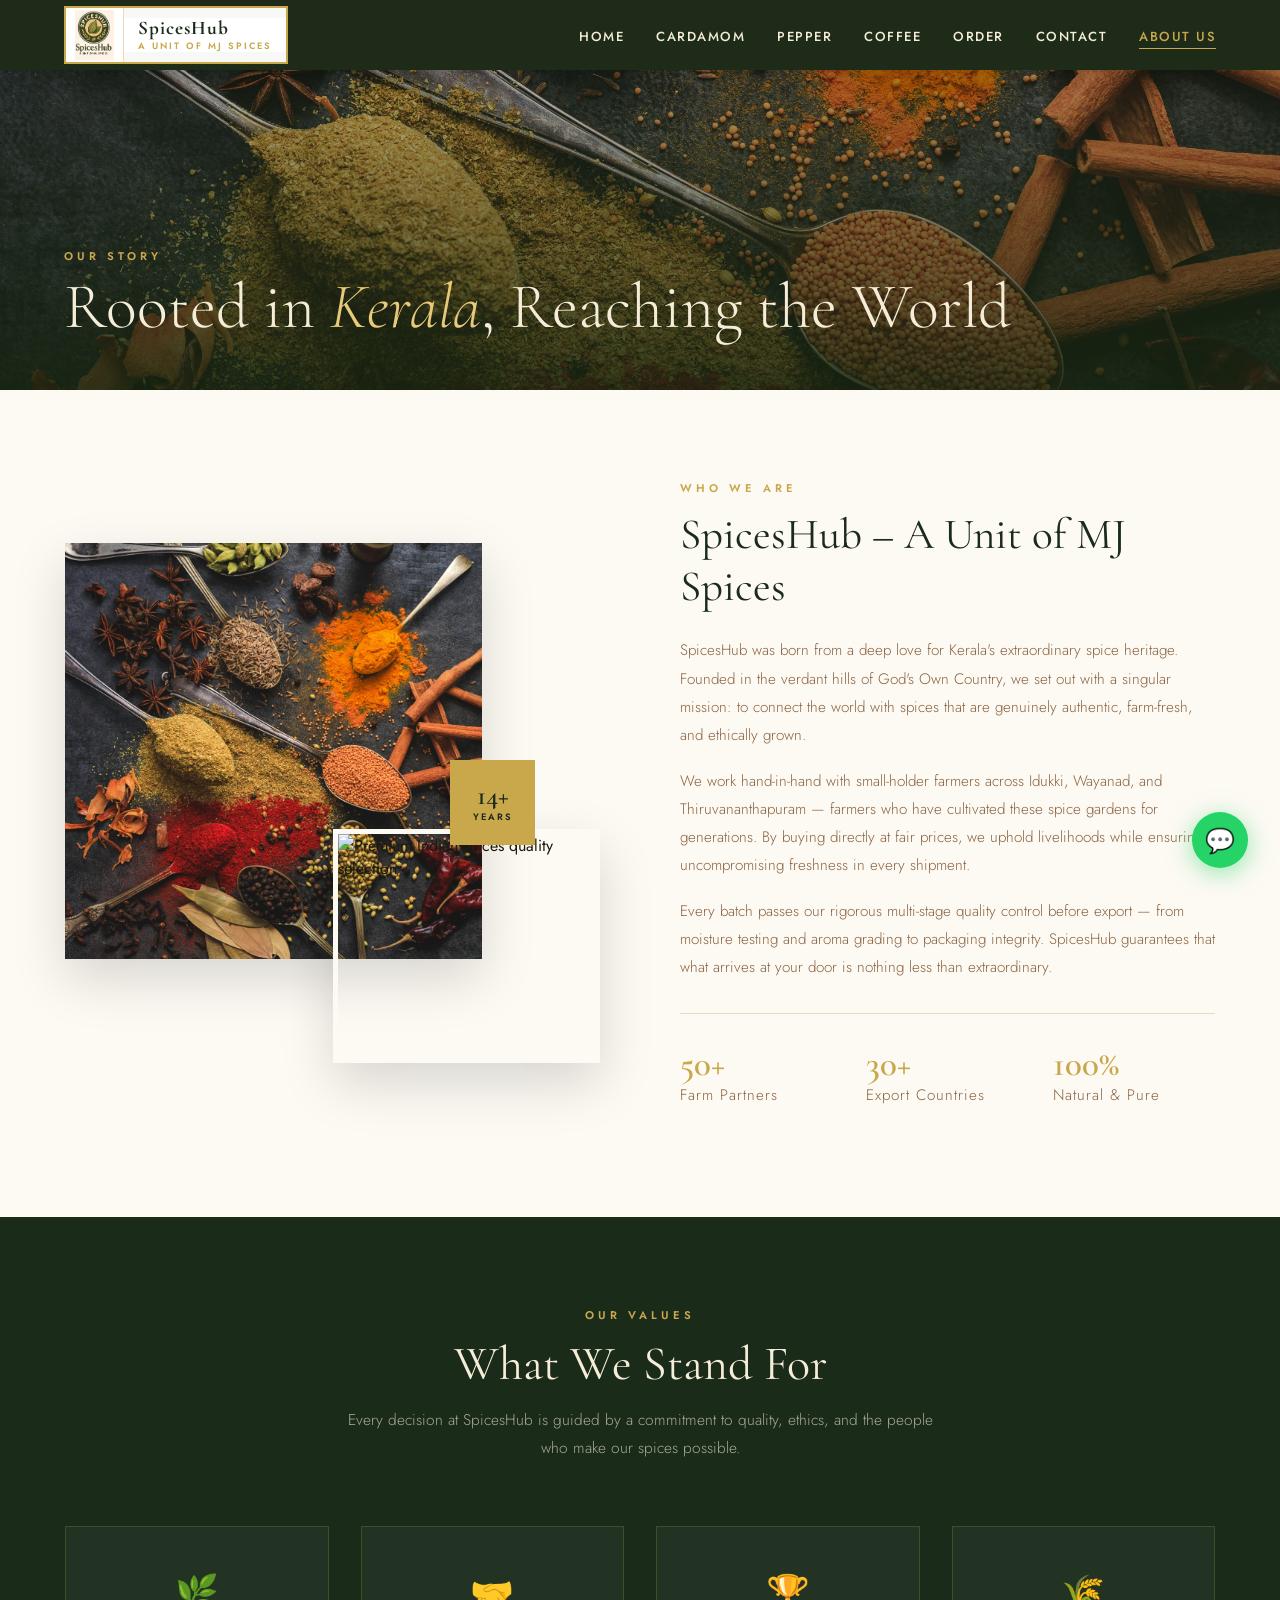
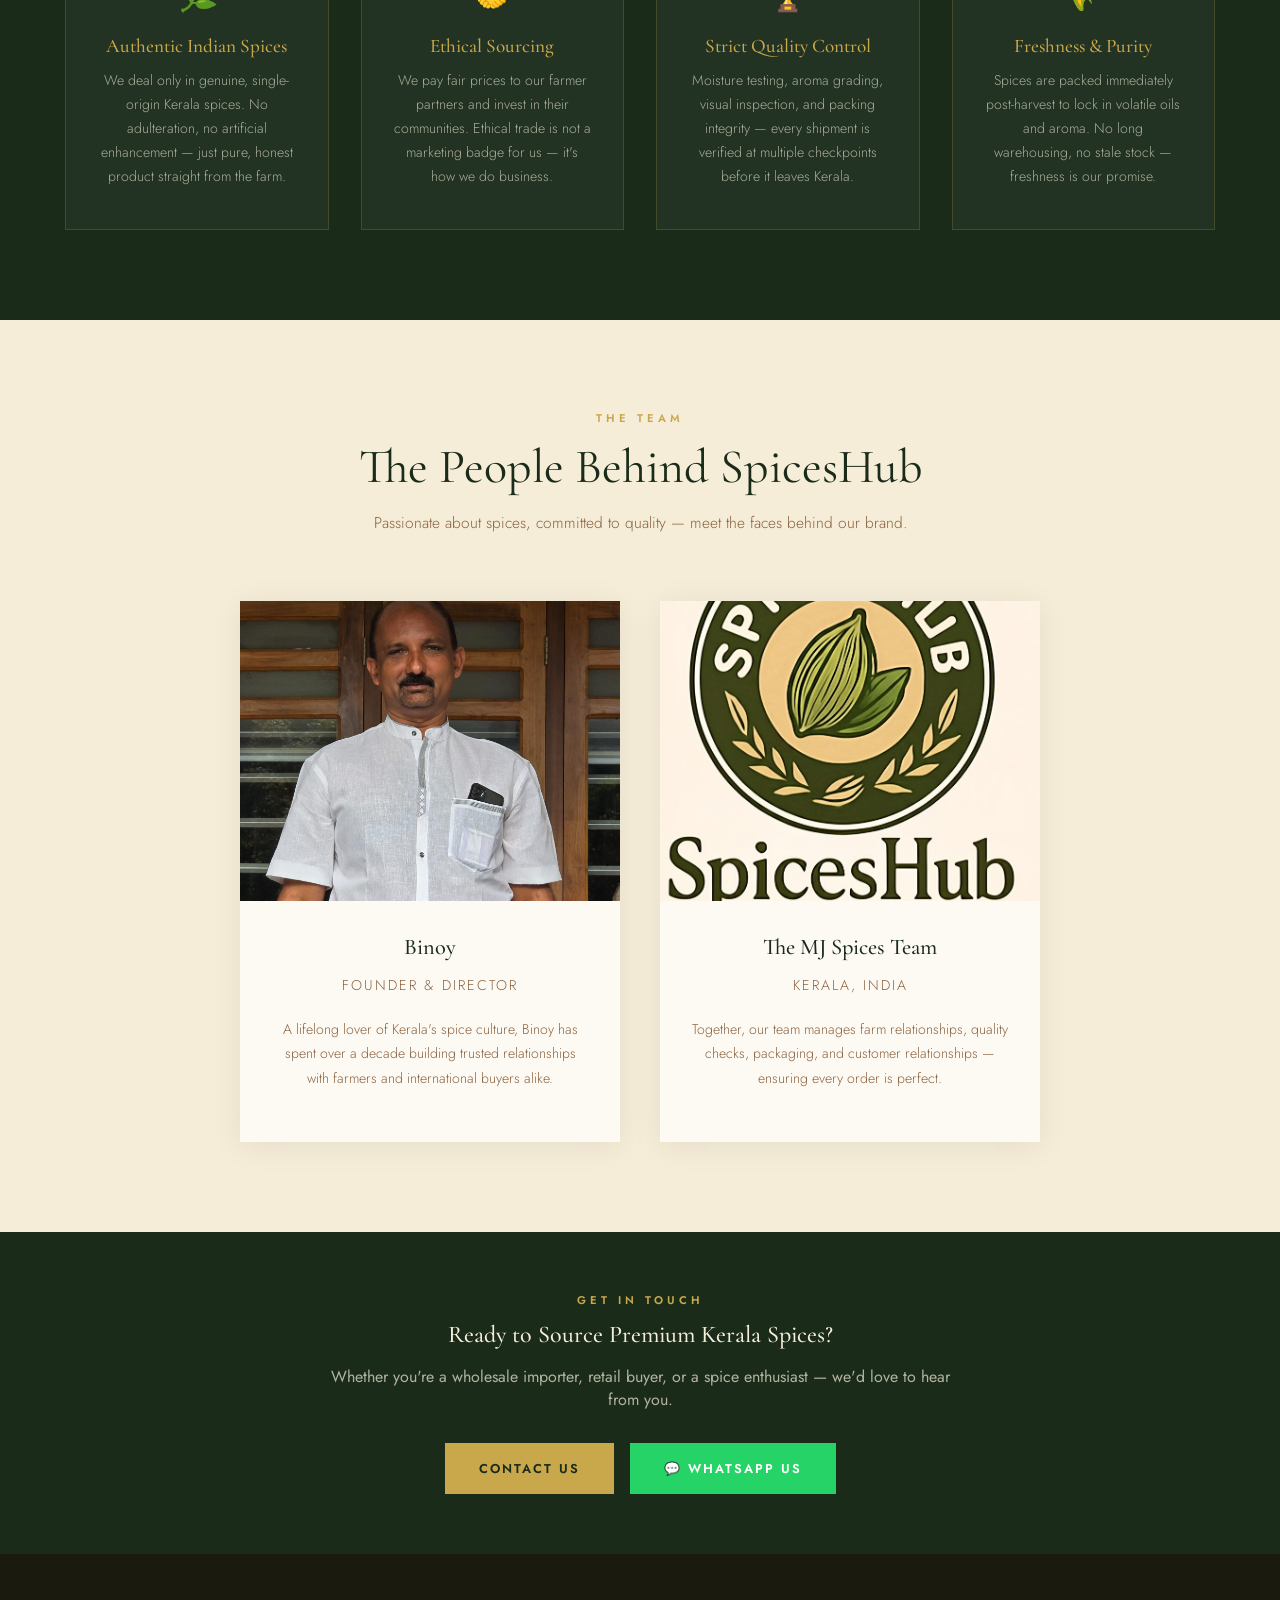
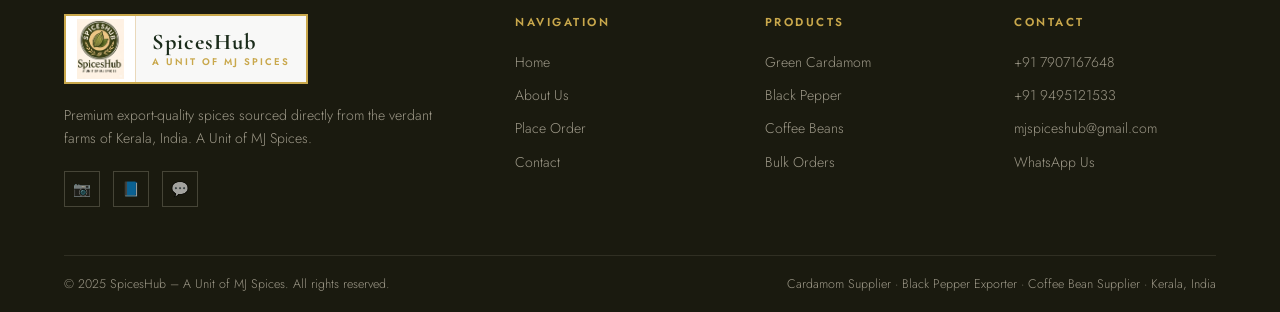
==== about_us.html @ 0a084588 "SpicesHub website first upload" ====
<!DOCTYPE html>
<html lang="en">
<head>
  <meta charset="UTF-8">
  <meta name="viewport" content="width=device-width, initial-scale=1.0">
  <title>About Us – SpicesHub | Premium Kerala Spice Exporter</title>
  <meta name="description" content="Learn about SpicesHub — a trusted Kerala spice exporter sourcing premium cardamom, black pepper and coffee beans directly from farms in Kerala, India.">
  <link rel="stylesheet" href="style.css">
</head>
<body>
<div class="page-content">

  <!-- PAGE HERO -->
  <div class="page-hero">
    <div class="page-hero-bg" style="background-image: url('images/spice5.jpg');"></div>
    <div class="page-hero-overlay"></div>
    <div class="page-hero-content">
      <span class="page-hero-tag">Our Story</span>
      <h1>Rooted in <em>Kerala</em>, Reaching the World</h1>
    </div>
  </div>

  <!-- ABOUT STORY -->
  <section class="section" aria-labelledby="about-heading">
    <div class="section-inner">
      <div class="about-grid">

        <div class="about-images reveal">
          <img class="about-img-main"
               src="images/spice5.jpg"
               alt="Kerala spice plantation cardamom farm ethical sourcing" loading="lazy">
          <img class="about-img-accent"
               src="images/spice3.jpg"
               alt="Premium Indian spices quality selection" loading="lazy">
          <div class="about-badge">
            <span>14+</span>
            <span>Years</span>
          </div>
        </div>

        <div class="about-text reveal">
          <span class="section-tag">Who We Are</span>
          <h2 id="about-heading">SpicesHub – A Unit of MJ Spices</h2>
          <p>SpicesHub was born from a deep love for Kerala's extraordinary spice heritage. Founded in the verdant hills of God's Own Country, we set out with a singular mission: to connect the world with spices that are genuinely authentic, farm-fresh, and ethically grown.</p>
          <p>We work hand-in-hand with small-holder farmers across Idukki, Wayanad, and Thiruvananthapuram — farmers who have cultivated these spice gardens for generations. By buying directly at fair prices, we uphold livelihoods while ensuring uncompromising freshness in every shipment.</p>
          <p>Every batch passes our rigorous multi-stage quality control before export — from moisture testing and aroma grading to packaging integrity. SpicesHub guarantees that what arrives at your door is nothing less than extraordinary.</p>

          <div class="stats-row">
            <div class="stat">
              <h4>50+</h4>
              <p>Farm Partners</p>
            </div>
            <div class="stat">
              <h4>30+</h4>
              <p>Export Countries</p>
            </div>
            <div class="stat">
              <h4>100%</h4>
              <p>Natural & Pure</p>
            </div>
          </div>
        </div>

      </div>
    </div>
  </section>

  <!-- VALUES -->
  <section class="section section--dark" aria-labelledby="values-heading">
    <div class="section-inner">
      <div class="section-header reveal">
        <span class="section-tag">Our Values</span>
        <h2 id="values-heading">What We Stand For</h2>
        <p>Every decision at SpicesHub is guided by a commitment to quality, ethics, and the people who make our spices possible.</p>
      </div>
      <div class="why-grid">
        <div class="why-card reveal">
          <div class="why-icon">🌿</div>
          <h3>Authentic Indian Spices</h3>
          <p>We deal only in genuine, single-origin Kerala spices. No adulteration, no artificial enhancement — just pure, honest product straight from the farm.</p>
        </div>
        <div class="why-card reveal">
          <div class="why-icon">🤝</div>
          <h3>Ethical Sourcing</h3>
          <p>We pay fair prices to our farmer partners and invest in their communities. Ethical trade is not a marketing badge for us — it's how we do business.</p>
        </div>
        <div class="why-card reveal">
          <div class="why-icon">🏆</div>
          <h3>Strict Quality Control</h3>
          <p>Moisture testing, aroma grading, visual inspection, and packing integrity — every shipment is verified at multiple checkpoints before it leaves Kerala.</p>
        </div>
        <div class="why-card reveal">
          <div class="why-icon">🌾</div>
          <h3>Freshness & Purity</h3>
          <p>Spices are packed immediately post-harvest to lock in volatile oils and aroma. No long warehousing, no stale stock — freshness is our promise.</p>
        </div>
      </div>
    </div>
  </section>

  <!-- TEAM / FOUNDER (placeholder for your images) -->
  <section class="section section--cream" aria-labelledby="team-heading">
    <div class="section-inner">
      <div class="section-header reveal">
        <span class="section-tag">The Team</span>
        <h2 id="team-heading">The People Behind SpicesHub</h2>
        <p>Passionate about spices, committed to quality — meet the faces behind our brand.</p>
      </div>
      <div style="display:grid;grid-template-columns:repeat(auto-fit,minmax(260px,1fr));gap:2.5rem;max-width:800px;margin:0 auto;">
        <div class="product-card reveal" style="text-align:center;">
          <div class="product-img" style="height:300px;">
            <img src="images/binoy.jpeg"
                 alt="Binoy – Founder SpicesHub" loading="lazy"
                 onerror="this.src='images/spice4.jpg'">
          </div>
          <div class="product-info">
            <h3 style="font-size:1.4rem;">Binoy</h3>
            <p class="product-origin">Founder & Director</p>
            <p>A lifelong lover of Kerala's spice culture, Binoy has spent over a decade building trusted relationships with farmers and international buyers alike.</p>
          </div>
        </div>
        <div class="product-card reveal" style="text-align:center;">
          <div class="product-img" style="height:300px;">
            <img src="images/logo.jpeg"
                 alt="Binoy & Jolly – SpicesHub team" loading="lazy"
                 onerror="this.src='images/spice1.jpg'">
          </div>
          <div class="product-info">
            <h3 style="font-size:1.4rem;">The MJ Spices Team</h3>
            <p class="product-origin">Kerala, India</p>
            <p>Together, our team manages farm relationships, quality checks, packaging, and customer relationships — ensuring every order is perfect.</p>
          </div>
        </div>
      </div>
    </div>
  </section>

  <!-- CTA -->
  <section class="section section--dark" style="padding:60px 5%;text-align:center;">
    <div class="section-inner" style="max-width:650px;">
      <span class="section-tag">Get In Touch</span>
      <h2 style="color:var(--cream);margin-bottom:1rem;">Ready to Source Premium Kerala Spices?</h2>
      <p style="color:rgba(245,237,216,0.7);margin-bottom:2rem;">Whether you're a wholesale importer, retail buyer, or a spice enthusiast — we'd love to hear from you.</p>
      <div style="display:flex;flex-wrap:wrap;gap:1rem;justify-content:center;">
        <a href="contact.html" class="btn btn-primary">Contact Us</a>
        <a href="https://wa.me/917907167648?text=Hello%20SpicesHub%2C%20I%20would%20like%20to%20know%20more%20about%20your%20spices."
           class="btn btn-whatsapp" target="_blank" rel="noopener">💬 WhatsApp Us</a>
      </div>
    </div>
  </section>

</div>
<script src="nav-footer.js"></script>
</body>
</html>
---- style.css ----
/* =============================================
   SPICESHUB – Shared Stylesheet
   ============================================= */

@import url('https://fonts.googleapis.com/css2?family=Cormorant+Garamond:ital,wght@0,300;0,400;0,500;0,600;1,300;1,400&family=Jost:wght@300;400;500;600&display=swap');

/* ---------- CSS Variables ---------- */
:root {
  --gold:        #C9A84C;
  --gold-light:  #E8C97A;
  --gold-dark:   #A07830;
  --green-deep:  #1A2B1A;
  --green-mid:   #2D4A2D;
  --green-light: #3D6B3D;
  --cream:       #F5EDD8;
  --cream-dark:  #EAD9BB;
  --brown:       #5C3D1E;
  --brown-light: #8B6340;
  --white:       #FDFAF4;
  --text-dark:   #1A1A0F;
}

/* ---------- Reset ---------- */
*, *::before, *::after { margin: 0; padding: 0; box-sizing: border-box; }
html { scroll-behavior: smooth; }
body {
  font-family: 'Jost', sans-serif;
  background: var(--white);
  color: var(--text-dark);
  overflow-x: hidden;
}
h1, h2, h3, h4 { font-family: 'Cormorant Garamond', serif; font-weight: 500; }
img { max-width: 100%; height: auto; display: block; }
a { text-decoration: none; }

/* ---------- NAV ---------- */
nav {
  position: fixed; top: 0; width: 100%; z-index: 1000;
  display: flex; align-items: center; justify-content: space-between;
  padding: 0 5%; height: 70px;
  background: rgba(20,35,15,0.96);
  backdrop-filter: blur(10px);
  box-shadow: 0 2px 30px rgba(0,0,0,0.3);
}
.nav-logo {
  font-family: 'Cormorant Garamond', serif;
  font-size: 1.7rem; font-weight: 600;
  color: var(--gold); letter-spacing: 2px;
}
.nav-logo span { color: var(--cream); }
.nav-links { display: flex; gap: 2rem; list-style: none; }
.nav-links a {
  color: var(--cream); font-size: 0.82rem;
  letter-spacing: 1.5px; text-transform: uppercase;
  font-weight: 500; position: relative;
  transition: color 0.3s;
}
.nav-links a::after {
  content: ''; position: absolute; bottom: -3px; left: 0;
  width: 0; height: 1px; background: var(--gold);
  transition: width 0.3s ease;
}
.nav-links a:hover,
.nav-links a.active { color: var(--gold); }
.nav-links a:hover::after,
.nav-links a.active::after { width: 100%; }

/* Hamburger */
.hamburger {
  display: none; flex-direction: column; gap: 5px;
  cursor: pointer; padding: 5px; background: none; border: none;
}
.hamburger span { display: block; width: 25px; height: 2px; background: var(--cream); transition: 0.3s; }
.mobile-menu {
  display: none; position: fixed; top: 70px; left: 0; right: 0;
  background: rgba(20,35,15,0.98); padding: 1.5rem 5%;
  flex-direction: column; gap: 0; z-index: 999;
}
.mobile-menu.open { display: flex; }
.mobile-menu a {
  color: var(--cream); font-size: 0.9rem;
  letter-spacing: 1px; text-transform: uppercase; font-weight: 500;
  padding: 0.9rem 0; border-bottom: 1px solid rgba(201,168,76,0.15);
  transition: color 0.3s;
}
.mobile-menu a:hover { color: var(--gold); }

/* ---------- PAGE WRAPPER ---------- */
.page-content { padding-top: 70px; min-height: calc(100vh - 140px); }

/* ---------- PAGE HERO BANNER (inner pages) ---------- */
.page-hero {
  height: 320px; display: flex; align-items: flex-end;
  padding: 0 5% 3rem; position: relative; overflow: hidden;
}
.page-hero-bg {
  position: absolute; inset: 0;
  background-size: cover; background-position: center;
}
.page-hero-overlay {
  position: absolute; inset: 0;
  background: linear-gradient(to top, rgba(20,35,15,0.85) 0%, rgba(20,35,15,0.3) 100%);
}
.page-hero-content { position: relative; z-index: 2; }
.page-hero-tag {
  display: block; font-size: 0.7rem; letter-spacing: 4px;
  text-transform: uppercase; color: var(--gold); font-weight: 600;
  margin-bottom: 0.5rem;
}
.page-hero h1 {
  font-size: clamp(2.2rem, 5vw, 4rem); color: var(--cream);
  font-weight: 300; line-height: 1.1;
}
.page-hero h1 em { font-style: italic; color: var(--gold-light); }

/* ---------- SECTIONS ---------- */
.section { padding: 90px 5%; }
.section-inner { max-width: 1150px; margin: 0 auto; }
.section-header { text-align: center; margin-bottom: 4rem; }
.section-tag {
  font-size: 0.7rem; letter-spacing: 4px;
  text-transform: uppercase; color: var(--gold);
  font-weight: 600; margin-bottom: 0.8rem; display: block;
}
.section-header h2 {
  font-size: clamp(2rem, 4vw, 3rem); color: var(--green-deep);
  font-weight: 400; line-height: 1.2;
}
.section-header p {
  color: var(--brown-light); margin-top: 0.8rem;
  font-size: 0.97rem; font-weight: 300;
  max-width: 600px; margin-left: auto; margin-right: auto;
  line-height: 1.8;
}

/* Dark section */
.section--dark { background: var(--green-deep); }
.section--dark .section-header h2 { color: var(--cream); }
.section--dark .section-header p { color: rgba(245,237,216,0.65); }

/* Cream section */
.section--cream { background: var(--cream); }

/* ---------- BUTTONS ---------- */
.btn {
  display: inline-flex; align-items: center; gap: 8px;
  font-family: 'Jost', sans-serif; font-size: 0.8rem;
  letter-spacing: 2px; text-transform: uppercase;
  font-weight: 600; padding: 14px 32px;
  transition: all 0.3s ease; cursor: pointer;
  border: 2px solid transparent;
}
.btn-primary {
  background: var(--gold); color: var(--green-deep);
  border-color: var(--gold);
}
.btn-primary:hover { background: transparent; color: var(--gold); }
.btn-outline {
  background: transparent; color: var(--cream);
  border-color: rgba(245,237,216,0.5);
}
.btn-outline:hover { border-color: var(--gold); color: var(--gold); }
.btn-whatsapp {
  background: #25D366; color: white; border-color: #25D366;
}
.btn-whatsapp:hover { background: #1da851; border-color: #1da851; }
.btn-dark {
  background: var(--green-deep); color: var(--cream);
  border-color: var(--green-deep);
}
.btn-dark:hover { background: #25D366; border-color: #25D366; color: white; }

/* ---------- PRODUCT CARD ---------- */
.products-grid {
  display: grid;
  grid-template-columns: repeat(auto-fit, minmax(300px, 1fr));
  gap: 2.5rem;
}
.product-card {
  background: var(--white); overflow: hidden;
  box-shadow: 0 4px 30px rgba(0,0,0,0.07);
  transition: all 0.4s ease;
}
.product-card:hover { transform: translateY(-8px); box-shadow: 0 20px 50px rgba(0,0,0,0.15); }
.product-img { height: 260px; overflow: hidden; position: relative; }
.product-img img { width: 100%; height: 100%; object-fit: cover; transition: transform 0.6s ease; }
.product-card:hover .product-img img { transform: scale(1.07); }
.product-badge {
  position: absolute; top: 1rem; right: 1rem;
  background: var(--gold); color: var(--green-deep);
  font-size: 0.65rem; letter-spacing: 2px;
  text-transform: uppercase; font-weight: 700; padding: 4px 12px;
}
.product-info { padding: 2rem; }
.product-origin {
  font-size: 0.72rem; color: var(--gold);
  letter-spacing: 2px; text-transform: uppercase;
  margin-bottom: 0.4rem; font-weight: 600;
}
.product-info h3 {
  font-size: 1.6rem; color: var(--green-deep);
  margin-bottom: 0.8rem; font-weight: 500;
}
.product-info p {
  color: var(--brown-light); font-size: 0.88rem;
  line-height: 1.75; font-weight: 300; margin-bottom: 1.2rem;
}
.pkg-options { display: flex; flex-wrap: wrap; gap: 0.5rem; margin-bottom: 1.5rem; }
.pkg-badge {
  border: 1px solid var(--cream-dark); color: var(--brown-light);
  font-size: 0.7rem; padding: 4px 10px; letter-spacing: 1px; font-weight: 500;
}
.product-price {
  font-family: 'Cormorant Garamond', serif;
  font-size: 1.05rem; color: var(--green-deep);
  margin-bottom: 1.2rem; font-weight: 500;
}
.product-price span { color: var(--gold); }

/* ---------- WHY CARDS ---------- */
.why-grid {
  display: grid;
  grid-template-columns: repeat(auto-fit, minmax(230px, 1fr));
  gap: 2rem;
}
.why-card {
  background: rgba(255,255,255,0.04);
  border: 1px solid rgba(201,168,76,0.2);
  padding: 2.5rem 2rem; text-align: center;
  transition: all 0.4s ease; position: relative; overflow: hidden;
}
.why-card::before {
  content: ''; position: absolute; top: 0; left: 0; right: 0;
  height: 2px;
  background: linear-gradient(to right, transparent, var(--gold), transparent);
  transform: scaleX(0); transition: transform 0.4s ease;
}
.why-card:hover { background: rgba(201,168,76,0.07); transform: translateY(-5px); }
.why-card:hover::before { transform: scaleX(1); }
.why-icon { font-size: 2.2rem; margin-bottom: 1rem; }
.why-card h3 { font-size: 1.2rem; color: var(--gold); margin-bottom: 0.7rem; font-weight: 500; }
.why-card p { color: rgba(245,237,216,0.65); font-size: 0.88rem; line-height: 1.7; font-weight: 300; }

/* ---------- FORMS ---------- */
.form-card {
  background: var(--white);
  padding: 3rem; max-width: 600px; margin: 0 auto;
  box-shadow: 0 4px 40px rgba(0,0,0,0.08);
}
.form-card h2 {
  font-size: 2rem; color: var(--green-deep);
  margin-bottom: 2rem; font-weight: 500;
}
.form-group { margin-bottom: 1.4rem; }
.form-group label {
  display: block; font-size: 0.72rem; letter-spacing: 2px;
  text-transform: uppercase; color: var(--brown-light);
  font-weight: 600; margin-bottom: 0.4rem;
}
.form-group input,
.form-group select,
.form-group textarea {
  width: 100%; padding: 12px 16px;
  border: 1px solid var(--cream-dark);
  background: var(--cream);
  font-family: 'Jost', sans-serif; font-size: 0.95rem;
  color: var(--text-dark); outline: none;
  transition: border-color 0.3s; resize: none;
  appearance: none;
}
.form-group input:focus,
.form-group select:focus,
.form-group textarea:focus {
  border-color: var(--gold); background: var(--white);
}
.form-group select { cursor: pointer; }

/* ---------- CONTACT DETAILS ---------- */
.contact-detail {
  display: flex; gap: 1rem; align-items: flex-start;
  margin-bottom: 1.5rem;
}
.contact-icon {
  width: 44px; height: 44px; min-width: 44px;
  background: var(--green-deep);
  display: flex; align-items: center; justify-content: center;
  font-size: 1.1rem;
}
.contact-detail-text strong {
  display: block; font-size: 0.72rem; letter-spacing: 2px;
  text-transform: uppercase; color: var(--gold); font-weight: 600; margin-bottom: 2px;
}
.contact-detail-text span, .contact-detail-text a {
  color: var(--brown-light); font-size: 0.9rem; font-weight: 300;
}
.contact-detail-text a:hover { color: var(--gold); }

/* ---------- GALLERY GRID ---------- */
.gallery-grid {
  display: grid;
  grid-template-columns: repeat(4, 1fr);
  grid-template-rows: repeat(2, 240px);
  gap: 4px;
}
.gallery-item { overflow: hidden; position: relative; }
.gallery-item:first-child { grid-column: span 2; grid-row: span 2; }
.gallery-item img {
  width: 100%; height: 100%; object-fit: cover;
  transition: transform 0.6s ease, filter 0.4s ease;
  filter: brightness(0.9) saturate(1.1);
}
.gallery-item:hover img { transform: scale(1.06); filter: brightness(1) saturate(1.2); }
.gallery-overlay {
  position: absolute; inset: 0;
  background: linear-gradient(to top, rgba(20,35,15,0.65) 0%, transparent 55%);
  opacity: 0; transition: opacity 0.4s;
  display: flex; align-items: flex-end; padding: 1.2rem;
}
.gallery-item:hover .gallery-overlay { opacity: 1; }
.gallery-overlay span {
  color: var(--cream); font-size: 0.78rem;
  letter-spacing: 2px; text-transform: uppercase; font-weight: 500;
}

/* ---------- STATS ROW ---------- */
.stats-row {
  display: grid; grid-template-columns: repeat(3, 1fr);
  gap: 1.5rem; padding-top: 2rem;
  border-top: 1px solid var(--cream-dark); margin-top: 2rem;
}
.stat h4 { font-size: 2.2rem; color: var(--gold); font-weight: 600; line-height: 1; }
.stat p { font-size: 0.78rem; color: var(--brown-light); letter-spacing: 1px; font-weight: 500; }

/* ---------- FOOTER ---------- */
footer {
  background: var(--text-dark);
  padding: 60px 5% 0;
  color: rgba(245,237,216,0.6);
}
.footer-grid {
  display: grid;
  grid-template-columns: 2fr 1fr 1fr 1fr;
  gap: 3rem; margin-bottom: 3rem;
}
.footer-brand .nav-logo { font-size: 1.5rem; margin-bottom: 1rem; display: block; }
.footer-brand p { font-size: 0.88rem; line-height: 1.7; font-weight: 300; }
.footer-col h4 {
  font-family: 'Jost', sans-serif; font-size: 0.72rem;
  letter-spacing: 2.5px; text-transform: uppercase;
  color: var(--gold); font-weight: 600; margin-bottom: 1.2rem;
}
.footer-col ul { list-style: none; }
.footer-col ul li { margin-bottom: 0.65rem; }
.footer-col ul li a {
  color: rgba(245,237,216,0.6); font-size: 0.88rem;
  font-weight: 300; transition: color 0.3s;
}
.footer-col ul li a:hover { color: var(--gold); }
.social-links { display: flex; gap: 0.8rem; margin-top: 1.2rem; }
.social-link {
  width: 36px; height: 36px;
  border: 1px solid rgba(245,237,216,0.2);
  display: flex; align-items: center; justify-content: center;
  text-decoration: none; color: rgba(245,237,216,0.6);
  font-size: 0.9rem; transition: all 0.3s;
}
.social-link:hover { border-color: var(--gold); color: var(--gold); }
.footer-bottom {
  border-top: 1px solid rgba(245,237,216,0.1);
  padding: 1.2rem 0;
  display: flex; justify-content: space-between; align-items: center;
  flex-wrap: wrap; gap: 0.5rem;
}
.footer-bottom p { font-size: 0.78rem; font-weight: 300; }

/* ---------- FLOATING WHATSAPP ---------- */
.float-wa {
  position: fixed; bottom: 2rem; right: 2rem;
  width: 56px; height: 56px; background: #25D366;
  border-radius: 50%; display: flex; align-items: center; justify-content: center;
  text-decoration: none; font-size: 1.5rem;
  box-shadow: 0 5px 25px rgba(37,211,102,0.5);
  z-index: 999; transition: all 0.3s;
  animation: pulseWA 3s ease infinite;
}
.float-wa:hover { transform: scale(1.1); background: #1da851; }
.float-wa-tip {
  position: absolute; right: 66px;
  background: var(--text-dark); color: var(--cream);
  padding: 7px 13px; font-size: 0.75rem;
  font-family: 'Jost', sans-serif; white-space: nowrap;
  opacity: 0; transform: translateX(8px);
  transition: all 0.3s; pointer-events: none;
}
.float-wa:hover .float-wa-tip { opacity: 1; transform: translateX(0); }

/* ---------- PRODUCT DETAIL PAGE ---------- */
.product-detail-grid {
  display: grid; grid-template-columns: 1fr 1fr;
  gap: 5rem; align-items: start;
}
.product-detail-img { position: sticky; top: 90px; }
.product-detail-img img {
  width: 100%; aspect-ratio: 4/3; object-fit: cover;
  box-shadow: 0 20px 50px rgba(0,0,0,0.15);
}
.product-detail-info .section-tag { text-align: left; }
.product-detail-info h1 {
  font-size: clamp(2.2rem, 4vw, 3.5rem); color: var(--green-deep);
  font-weight: 400; line-height: 1.1; margin-bottom: 1rem;
}
.product-detail-info > p {
  color: var(--brown-light); font-size: 0.97rem;
  line-height: 1.85; font-weight: 300; margin-bottom: 1.5rem;
}
.detail-row { display: flex; gap: 2.5rem; margin: 1.5rem 0; }
.detail-item strong {
  display: block; font-size: 0.7rem; letter-spacing: 2px;
  text-transform: uppercase; color: var(--gold); font-weight: 600; margin-bottom: 3px;
}
.detail-item span { font-size: 0.9rem; color: var(--brown-light); font-weight: 300; }
.detail-divider { height: 1px; background: var(--cream-dark); margin: 1.5rem 0; }
.product-detail-info h3 {
  font-family: 'Jost', sans-serif; font-size: 0.75rem;
  letter-spacing: 2px; text-transform: uppercase;
  color: var(--green-deep); font-weight: 600; margin-bottom: 0.5rem;
}

/* ---------- ABOUT PAGE ---------- */
.about-grid { display: grid; grid-template-columns: 1fr 1fr; gap: 5rem; align-items: center; }
.about-images { position: relative; height: 520px; }
.about-img-main {
  position: absolute; top: 0; left: 0; width: 78%; height: 80%;
  object-fit: cover; box-shadow: 0 20px 50px rgba(0,0,0,0.15);
}
.about-img-accent {
  position: absolute; bottom: 0; right: 0; width: 50%; height: 45%;
  object-fit: cover; box-shadow: 0 20px 50px rgba(0,0,0,0.15);
  border: 5px solid var(--white);
}
.about-badge {
  position: absolute; bottom: 42%; left: 72%;
  background: var(--gold); width: 85px; height: 85px;
  display: flex; flex-direction: column; align-items: center; justify-content: center;
}
.about-badge span:first-child { font-family: 'Cormorant Garamond', serif; font-size: 1.7rem; font-weight: 600; color: var(--green-deep); line-height: 1; }
.about-badge span:last-child { font-size: 0.58rem; letter-spacing: 2px; color: var(--green-deep); text-transform: uppercase; font-weight: 600; }
.about-text .section-tag { text-align: left; }
.about-text h2 { font-size: clamp(1.8rem, 3.5vw, 2.7rem); color: var(--green-deep); font-weight: 400; line-height: 1.2; margin-bottom: 1.5rem; }
.about-text p { color: var(--brown-light); font-size: 0.95rem; line-height: 1.85; font-weight: 300; margin-bottom: 1.1rem; }

/* ---------- MAP ---------- */
.map-wrap { height: 220px; overflow: hidden; margin-top: 2rem; }
.map-wrap iframe { width: 100%; height: 100%; border: none; }

/* ---------- REVEAL ANIMATION ---------- */
.reveal {
  opacity: 0; transform: translateY(35px);
  transition: opacity 0.75s ease, transform 0.75s ease;
}
.reveal.visible { opacity: 1; transform: translateY(0); }

/* ---------- ANIMATIONS ---------- */
@keyframes fadeUp {
  from { opacity: 0; transform: translateY(30px); }
  to   { opacity: 1; transform: translateY(0); }
}
@keyframes pulseWA {
  0%,100% { box-shadow: 0 5px 25px rgba(37,211,102,0.5); }
  50%      { box-shadow: 0 5px 40px rgba(37,211,102,0.8); }
}
@keyframes scrollLine {
  0%   { transform: scaleY(0); transform-origin: top; }
  50%  { transform: scaleY(1); transform-origin: top; }
  51%  { transform: scaleY(1); transform-origin: bottom; }
  100% { transform: scaleY(0); transform-origin: bottom; }
}

/* ---------- RESPONSIVE ---------- */
@media (max-width: 900px) {
  .product-detail-grid { grid-template-columns: 1fr; }
  .product-detail-img { position: static; }
  .about-grid { grid-template-columns: 1fr; }
  .about-images { height: 340px; }
  .footer-grid { grid-template-columns: 1fr 1fr; }
}
@media (max-width: 768px) {
  .nav-links { display: none; }
  .hamburger { display: flex; }
  .section { padding: 65px 5%; }
  .gallery-grid {
    grid-template-columns: repeat(2, 1fr);
    grid-template-rows: repeat(3, 180px);
  }
  .gallery-item:first-child { grid-column: span 2; grid-row: span 1; }
}
@media (max-width: 480px) {
  .footer-grid { grid-template-columns: 1fr; }
  .stats-row { grid-template-columns: repeat(3,1fr); gap: 1rem; }
  .detail-row { flex-wrap: wrap; gap: 1rem; }
}
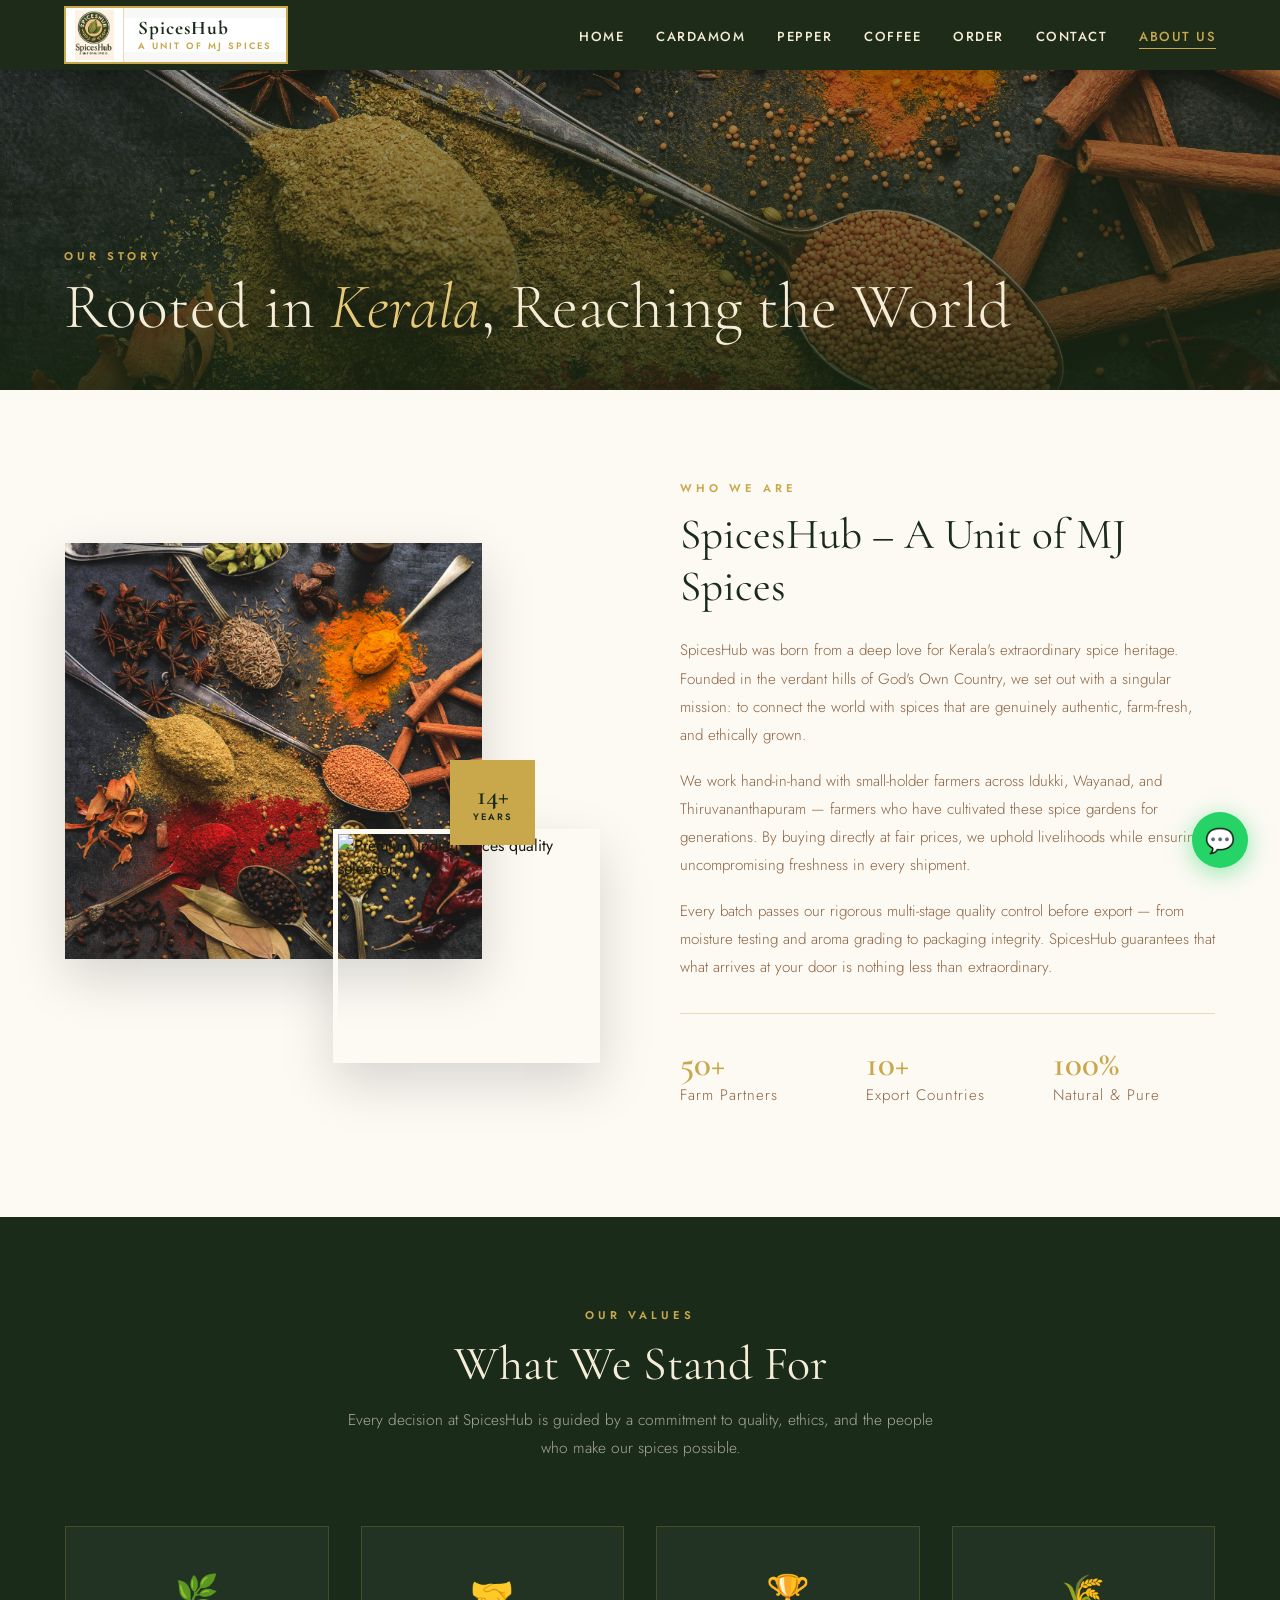
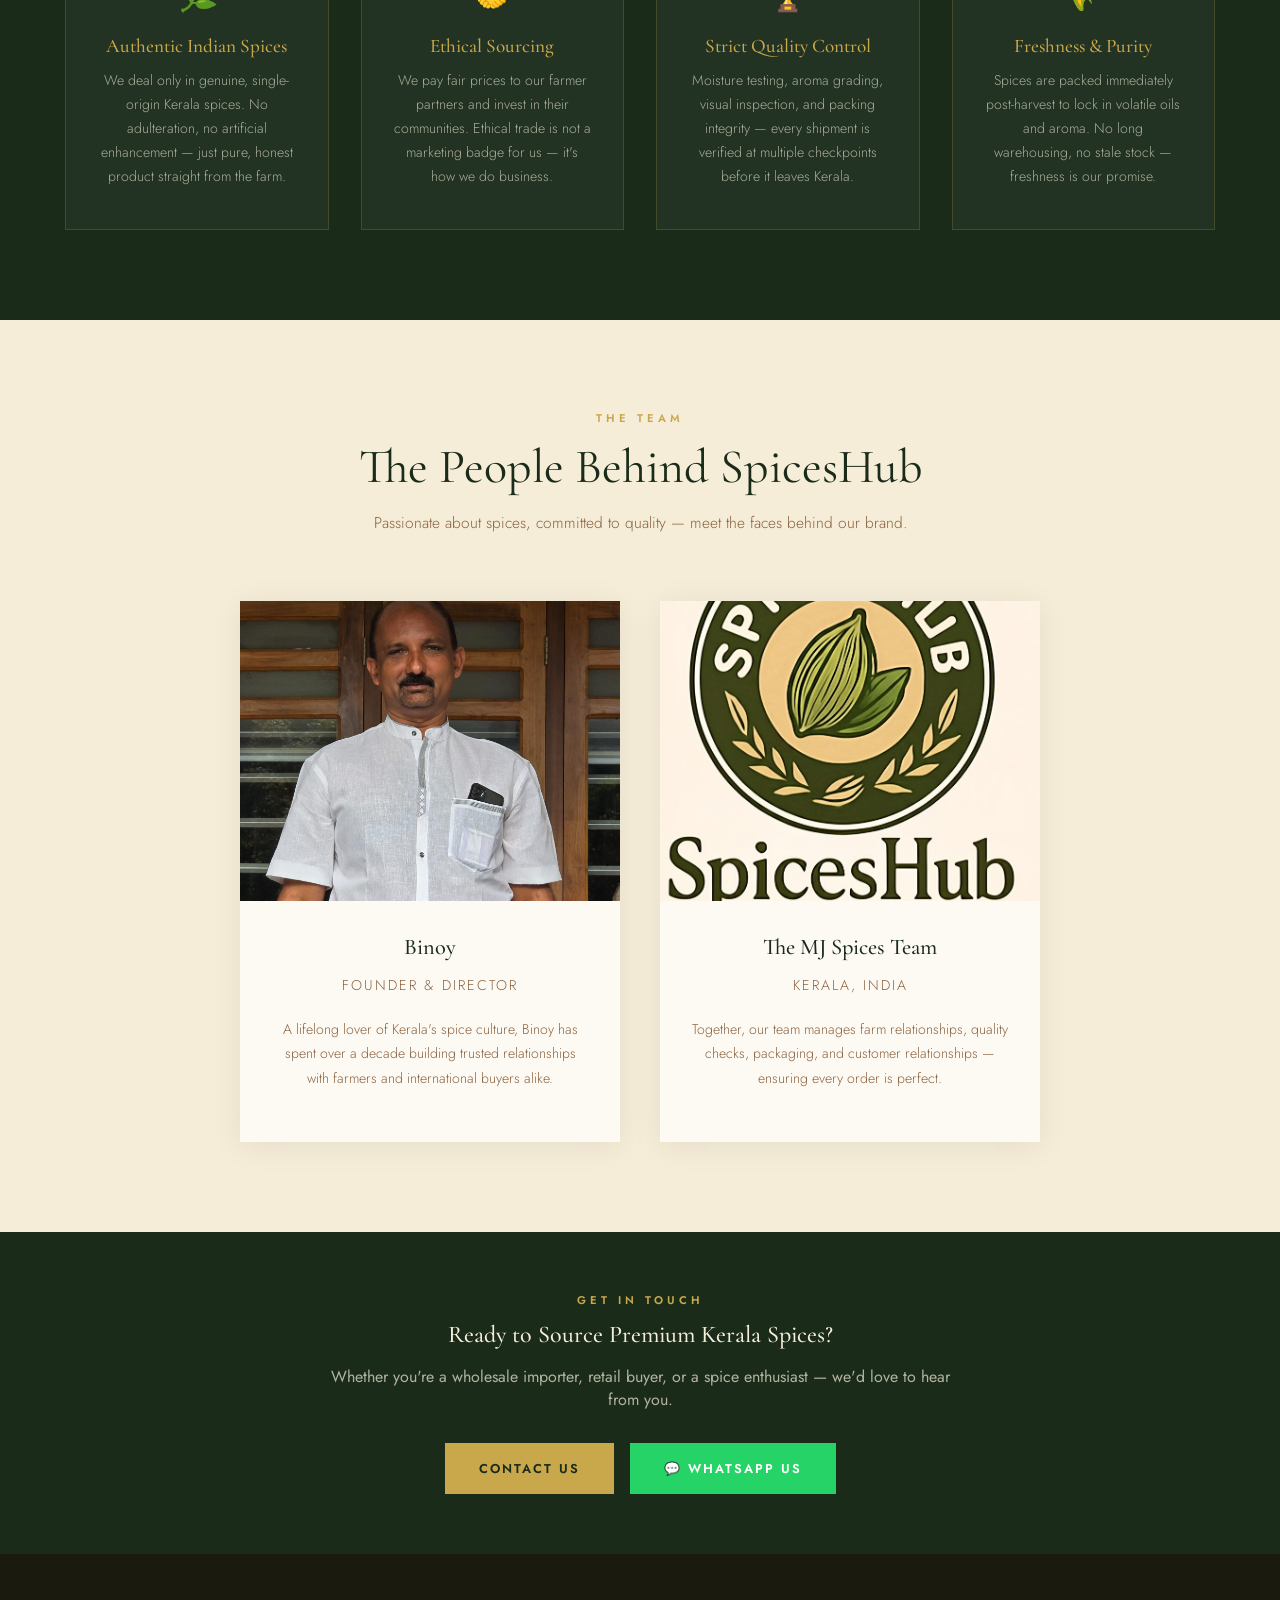
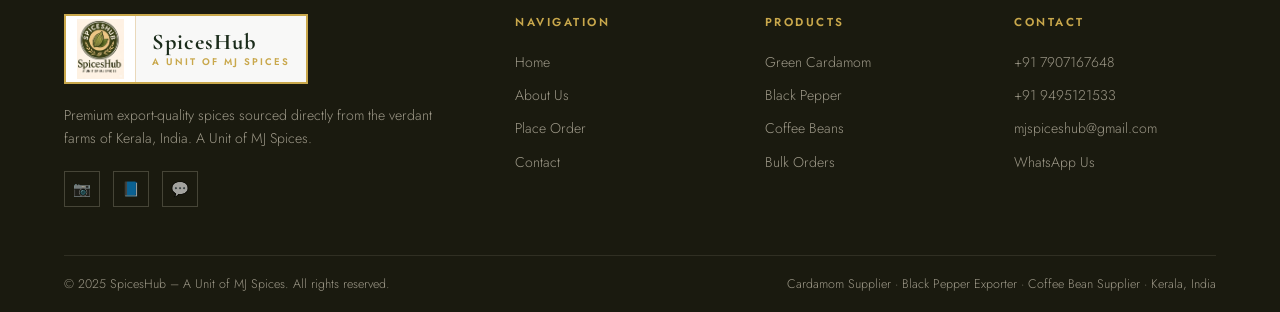
==== commit 937f4901: "name update" ====
--- a/about_us.html
+++ b/about_us.html
@@ -51,7 +51,7 @@
               <p>Farm Partners</p>
             </div>
             <div class="stat">
-              <h4>30+</h4>
+              <h4>10+</h4>
               <p>Export Countries</p>
             </div>
             <div class="stat">
@@ -110,7 +110,7 @@
         <div class="product-card reveal" style="text-align:center;">
           <div class="product-img" style="height:300px;">
             <img src="images/binoy.jpeg"
-                 alt="Binoy – Founder SpicesHub" loading="lazy"
+                 alt="Binoy Joseph– Founder SpicesHub" loading="lazy"
                  onerror="this.src='images/spice4.jpg'">
           </div>
           <div class="product-info">
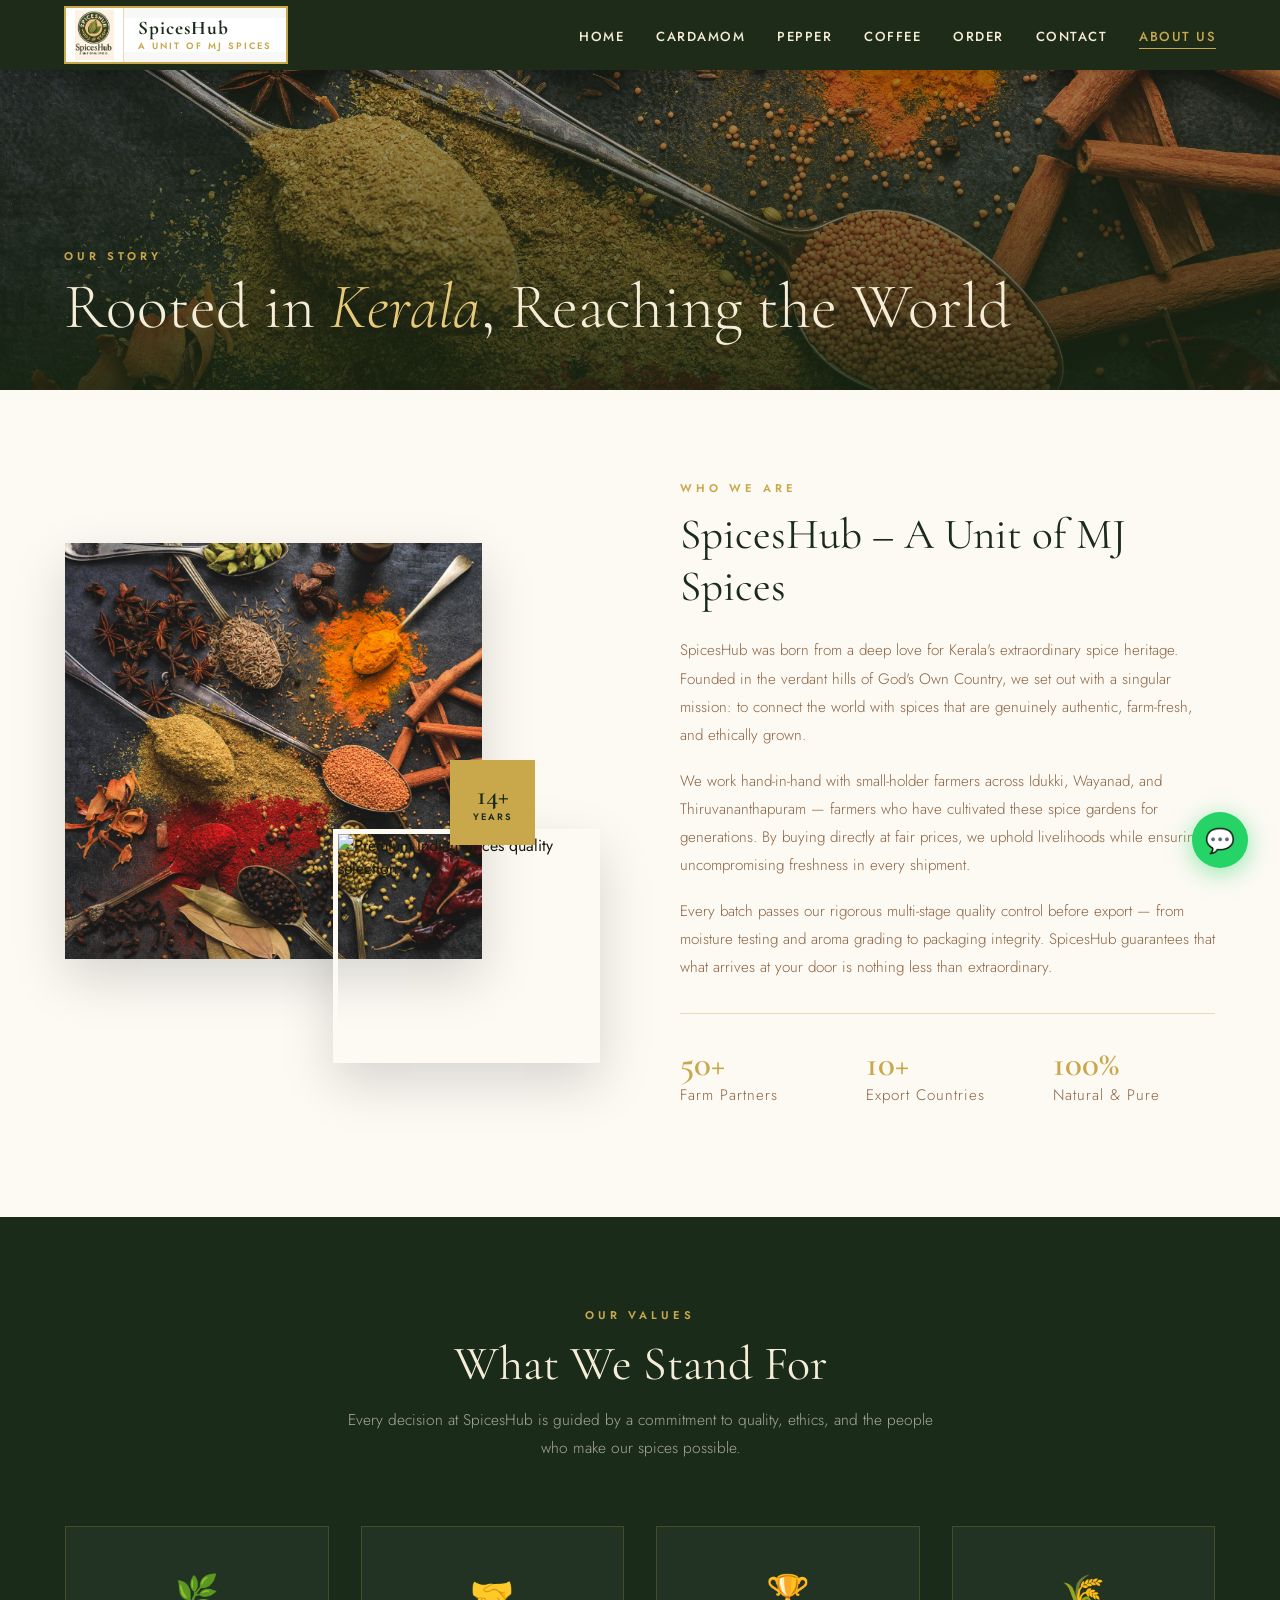
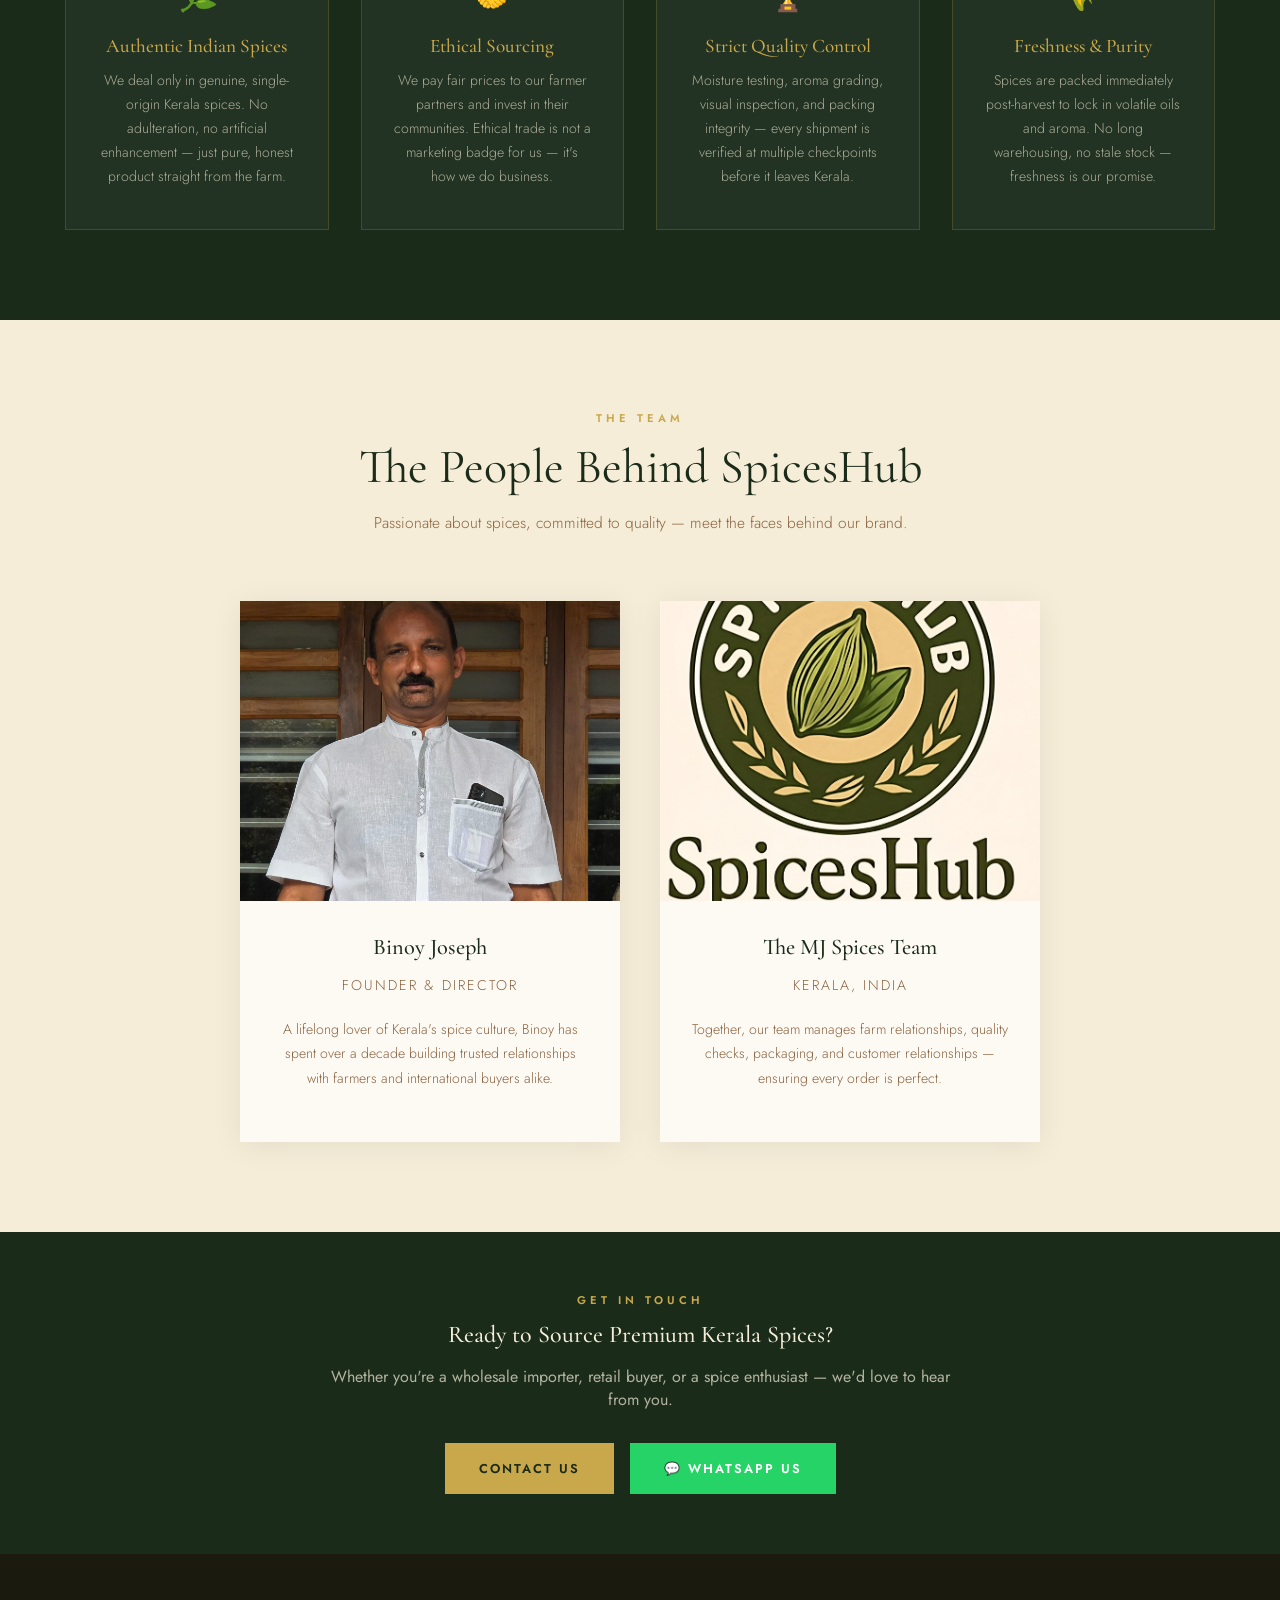
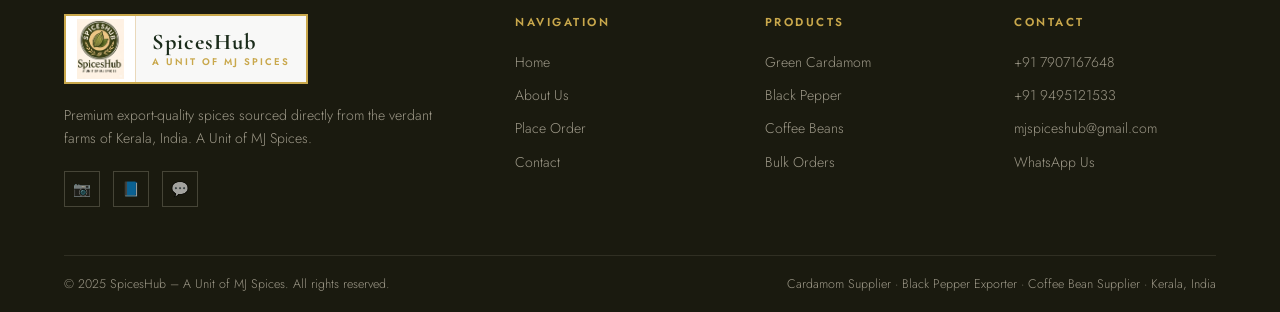
==== commit 9945fe5d: "name updates" ====
--- a/about_us.html
+++ b/about_us.html
@@ -114,7 +114,7 @@
                  onerror="this.src='images/spice4.jpg'">
           </div>
           <div class="product-info">
-            <h3 style="font-size:1.4rem;">Binoy</h3>
+            <h3 style="font-size:1.4rem;">Binoy Joseph</h3>
             <p class="product-origin">Founder & Director</p>
             <p>A lifelong lover of Kerala's spice culture, Binoy has spent over a decade building trusted relationships with farmers and international buyers alike.</p>
           </div>
